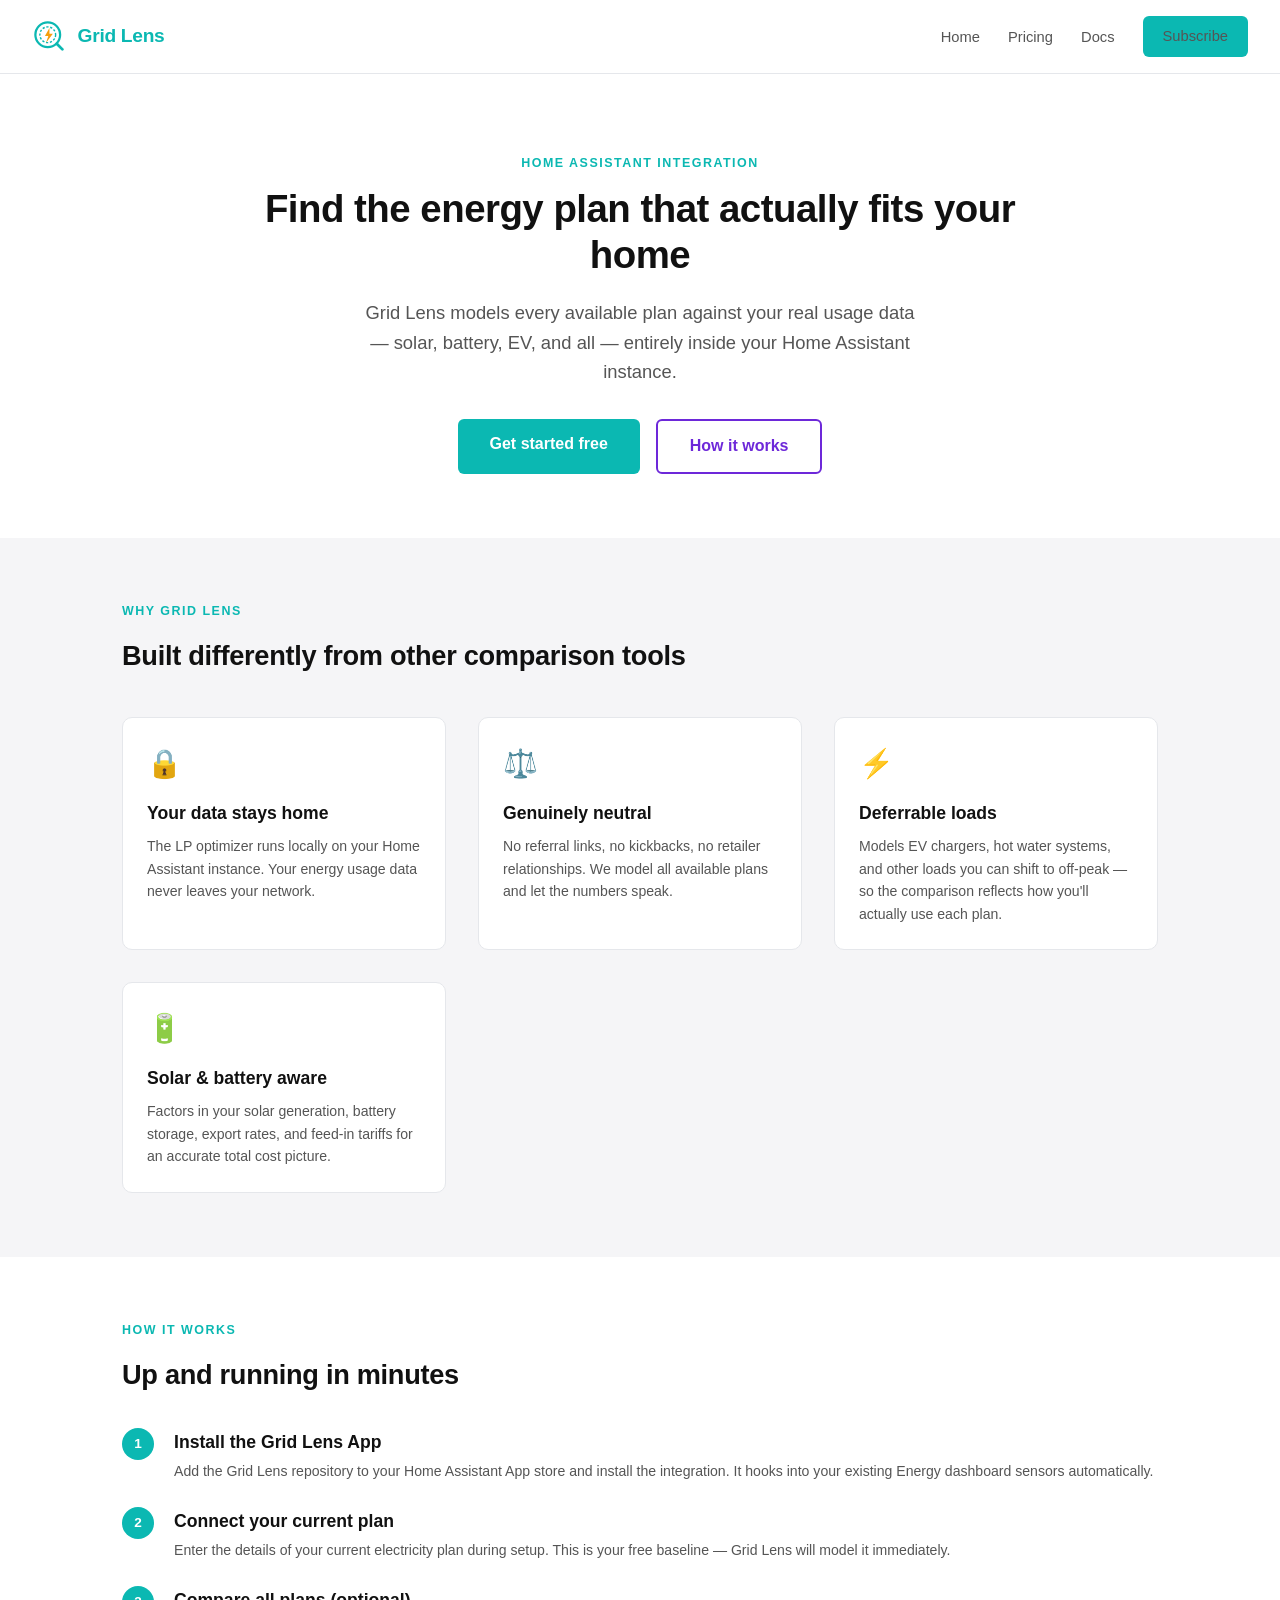
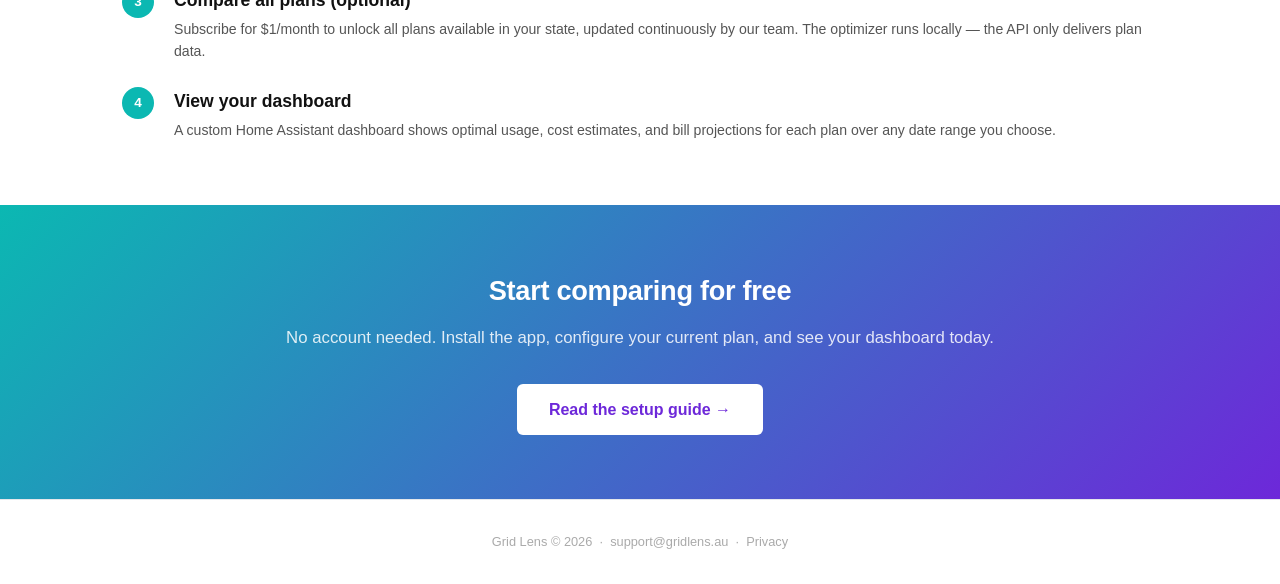
==== docs/index.html @ 6ac52743 "Rename web/ to docs/ for GitHub Pages" ====
<!DOCTYPE html>
<html lang="en">
<head>
  <meta charset="UTF-8">
  <meta name="viewport" content="width=device-width, initial-scale=1.0">
  <title>Grid Lens — Energy Plan Comparison for Home Assistant</title>
  <meta name="description" content="Compare every electricity plan in your state using your actual usage data. Privacy-focused, runs locally in Home Assistant.">
  <link rel="stylesheet" href="style.css">
</head>
<body>

<section class="hero">
  <div class="container">
    <div class="section-label">Home Assistant Integration</div>
    <h1>Find the energy plan that actually fits your home</h1>
    <p>Grid Lens models every available plan against your real usage data — solar, battery, EV, and all — entirely inside your Home Assistant instance.</p>
    <div class="hero-actions">
      <a href="/pricing.html" class="btn btn-primary btn-lg">Get started free</a>
      <a href="/docs.html" class="btn btn-outline btn-lg">How it works</a>
    </div>
  </div>
</section>

<section class="alt">
  <div class="container">
    <div class="section-label">Why Grid Lens</div>
    <h2>Built differently from other comparison tools</h2>
    <div class="feature-grid">
      <div class="feature-card">
        <div class="icon">🔒</div>
        <h3>Your data stays home</h3>
        <p>The LP optimizer runs locally on your Home Assistant instance. Your energy usage data never leaves your network.</p>
      </div>
      <div class="feature-card">
        <div class="icon">⚖️</div>
        <h3>Genuinely neutral</h3>
        <p>No referral links, no kickbacks, no retailer relationships. We model all available plans and let the numbers speak.</p>
      </div>
      <div class="feature-card">
        <div class="icon">⚡</div>
        <h3>Deferrable loads</h3>
        <p>Models EV chargers, hot water systems, and other loads you can shift to off-peak — so the comparison reflects how you'll actually use each plan.</p>
      </div>
      <div class="feature-card">
        <div class="icon">🔋</div>
        <h3>Solar &amp; battery aware</h3>
        <p>Factors in your solar generation, battery storage, export rates, and feed-in tariffs for an accurate total cost picture.</p>
      </div>
    </div>
  </div>
</section>

<section>
  <div class="container">
    <div class="section-label">How it works</div>
    <h2>Up and running in minutes</h2>
    <div class="steps">
      <div class="step">
        <div class="step-num">1</div>
        <div class="step-body">
          <h3>Install the Grid Lens App</h3>
          <p>Add the Grid Lens repository to your Home Assistant App store and install the integration. It hooks into your existing Energy dashboard sensors automatically.</p>
        </div>
      </div>
      <div class="step">
        <div class="step-num">2</div>
        <div class="step-body">
          <h3>Connect your current plan</h3>
          <p>Enter the details of your current electricity plan during setup. This is your free baseline — Grid Lens will model it immediately.</p>
        </div>
      </div>
      <div class="step">
        <div class="step-num">3</div>
        <div class="step-body">
          <h3>Compare all plans (optional)</h3>
          <p>Subscribe for $1/month to unlock all plans available in your state, updated continuously by our team. The optimizer runs locally — the API only delivers plan data.</p>
        </div>
      </div>
      <div class="step">
        <div class="step-num">4</div>
        <div class="step-body">
          <h3>View your dashboard</h3>
          <p>A custom Home Assistant dashboard shows optimal usage, cost estimates, and bill projections for each plan over any date range you choose.</p>
        </div>
      </div>
    </div>
  </div>
</section>

<div class="cta-banner">
  <div class="container">
    <h2>Start comparing for free</h2>
    <p>No account needed. Install the app, configure your current plan, and see your dashboard today.</p>
    <a href="/docs.html" class="btn btn-white btn-lg">Read the setup guide →</a>
  </div>
</div>

<script src="nav.js"></script>
</body>
</html>
---- docs/style.css ----
*, *::before, *::after { box-sizing: border-box; margin: 0; padding: 0; }

:root {
  --teal:   #0bb8b2;
  --teal-d: #09a09a;
  --purple: #6d28d9;
  --amber:  #f59e0b;
  --text:   #111;
  --muted:  #555;
  --light:  #f5f5f7;
  --border: #e5e7eb;
}

body {
  font-family: -apple-system, BlinkMacSystemFont, "Segoe UI", Roboto, Arial, sans-serif;
  color: var(--text);
  background: #fff;
  line-height: 1.6;
}

a { color: var(--teal); text-decoration: none; }
a:hover { text-decoration: underline; }

/* ── Nav ── */
nav {
  display: flex;
  align-items: center;
  justify-content: space-between;
  padding: 1rem 2rem;
  border-bottom: 1px solid var(--border);
  position: sticky;
  top: 0;
  background: #fff;
  z-index: 100;
}

.nav-logo {
  display: flex;
  align-items: center;
  gap: 0.6rem;
  text-decoration: none;
}
.nav-logo svg { width: 36px; height: 36px; }
.nav-logo .brand { font-size: 1.2rem; font-weight: 700; color: var(--teal); letter-spacing: -0.3px; }

.nav-links {
  display: flex;
  align-items: center;
  gap: 1.75rem;
  list-style: none;
}
.nav-links a { font-size: 0.92rem; color: var(--muted); font-weight: 500; }
.nav-links a:hover { color: var(--text); text-decoration: none; }

.btn { display: inline-block; padding: 0.55rem 1.25rem; border-radius: 6px; font-weight: 700; font-size: 0.9rem; cursor: pointer; border: none; transition: background 0.15s; }
.btn-primary { background: var(--teal); color: #fff; }
.btn-primary:hover { background: var(--teal-d); text-decoration: none; }
.btn-outline { background: transparent; color: var(--purple); border: 2px solid var(--purple); }
.btn-outline:hover { background: var(--purple); color: #fff; text-decoration: none; }
.btn-lg { padding: 0.8rem 2rem; font-size: 1rem; }

/* ── Page sections ── */
.container { max-width: 1100px; margin: 0 auto; padding: 0 2rem; }

section { padding: 4rem 0; }
section.alt { background: var(--light); }

h1 { font-size: 2.4rem; font-weight: 800; line-height: 1.2; letter-spacing: -0.5px; }
h2 { font-size: 1.7rem; font-weight: 700; letter-spacing: -0.3px; }
h3 { font-size: 1.1rem; font-weight: 700; }

.section-label {
  font-size: 0.78rem;
  font-weight: 700;
  letter-spacing: 1.5px;
  text-transform: uppercase;
  color: var(--teal);
  margin-bottom: 0.75rem;
}

/* ── Hero ── */
.hero { padding: 5rem 0 4rem; text-align: center; }
.hero h1 { max-width: 780px; margin: 0 auto 1.25rem; }
.hero p { font-size: 1.15rem; color: var(--muted); max-width: 560px; margin: 0 auto 2rem; }
.hero-actions { display: flex; gap: 1rem; justify-content: center; flex-wrap: wrap; }

/* ── Feature grid ── */
.feature-grid {
  display: grid;
  grid-template-columns: repeat(auto-fit, minmax(240px, 1fr));
  gap: 2rem;
  margin-top: 2.5rem;
}

.feature-card {
  background: #fff;
  border: 1px solid var(--border);
  border-radius: 10px;
  padding: 1.5rem;
}
.feature-card .icon { font-size: 1.75rem; margin-bottom: 0.75rem; }
.feature-card h3 { margin-bottom: 0.5rem; }
.feature-card p { font-size: 0.88rem; color: var(--muted); line-height: 1.6; }

/* ── Steps ── */
.steps { display: flex; flex-direction: column; gap: 1.5rem; margin-top: 2rem; }
.step { display: flex; gap: 1.25rem; align-items: flex-start; }
.step-num {
  flex-shrink: 0;
  width: 2rem; height: 2rem;
  background: var(--teal);
  color: #fff;
  border-radius: 50%;
  display: flex; align-items: center; justify-content: center;
  font-weight: 700; font-size: 0.85rem;
}
.step-body h3 { margin-bottom: 0.25rem; }
.step-body p { font-size: 0.88rem; color: var(--muted); }

/* ── Pricing cards ── */
.pricing-grid {
  display: grid;
  grid-template-columns: repeat(auto-fit, minmax(280px, 1fr));
  gap: 2rem;
  margin-top: 2.5rem;
  max-width: 720px;
  margin-left: auto;
  margin-right: auto;
}

.pricing-card {
  border: 2px solid var(--border);
  border-radius: 12px;
  padding: 2rem;
  display: flex;
  flex-direction: column;
  gap: 0.5rem;
}
.pricing-card.featured { border-color: var(--purple); }
.pricing-card .badge {
  display: inline-block;
  background: var(--purple);
  color: #fff;
  font-size: 0.72rem;
  font-weight: 700;
  letter-spacing: 1px;
  text-transform: uppercase;
  padding: 0.2rem 0.6rem;
  border-radius: 4px;
  margin-bottom: 0.5rem;
}
.pricing-card .price-tag { font-size: 2.5rem; font-weight: 800; letter-spacing: -1px; margin: 0.5rem 0; }
.pricing-card .price-tag span { font-size: 1rem; font-weight: 400; color: var(--muted); }
.pricing-card .tagline { font-size: 0.88rem; color: var(--muted); margin-bottom: 1rem; }
.pricing-card ul { list-style: none; display: flex; flex-direction: column; gap: 0.6rem; flex: 1; }
.pricing-card ul li { font-size: 0.88rem; padding-left: 1.4rem; position: relative; }
.pricing-card ul li::before { content: "✓"; position: absolute; left: 0; color: var(--teal); font-weight: 700; }
.pricing-card ul li.no::before { content: "–"; color: #ccc; }
.pricing-card .card-cta { margin-top: 1.5rem; }

/* ── Comparison table ── */
.compare-table { width: 100%; border-collapse: collapse; margin-top: 2rem; font-size: 0.9rem; }
.compare-table th, .compare-table td { padding: 0.75rem 1rem; text-align: left; border-bottom: 1px solid var(--border); }
.compare-table th { font-weight: 700; color: var(--muted); font-size: 0.8rem; text-transform: uppercase; letter-spacing: 0.5px; }
.compare-table tr:last-child td { border-bottom: none; }
.compare-table .check { color: var(--teal); font-weight: 700; }
.compare-table .cross { color: #ccc; }
.compare-table .col-pro { color: var(--purple); font-weight: 700; }

/* ── Docs ── */
.docs-layout { display: grid; grid-template-columns: 220px 1fr; gap: 3rem; align-items: start; }
.docs-nav { position: sticky; top: 5rem; }
.docs-nav ul { list-style: none; display: flex; flex-direction: column; gap: 0.4rem; }
.docs-nav a { font-size: 0.88rem; color: var(--muted); padding: 0.3rem 0.5rem; border-radius: 4px; display: block; }
.docs-nav a:hover, .docs-nav a.active { color: var(--teal); background: var(--light); text-decoration: none; }
.docs-nav .section-title { font-size: 0.75rem; font-weight: 700; text-transform: uppercase; letter-spacing: 1px; color: #aaa; margin: 1rem 0 0.4rem; padding: 0 0.5rem; }

.docs-content { min-width: 0; }
.docs-content h2 { margin: 2.5rem 0 1rem; padding-top: 2.5rem; border-top: 1px solid var(--border); }
.docs-content h2:first-child { margin-top: 0; padding-top: 0; border-top: none; }
.docs-content h3 { margin: 1.5rem 0 0.5rem; }
.docs-content p { margin-bottom: 1rem; font-size: 0.93rem; color: #333; }
.docs-content ul { margin: 0.75rem 0 1rem 1.5rem; }
.docs-content li { font-size: 0.93rem; color: #333; margin-bottom: 0.4rem; }
.docs-content code {
  font-family: "SF Mono", "Fira Code", monospace;
  font-size: 0.83rem;
  background: var(--light);
  padding: 0.15rem 0.35rem;
  border-radius: 4px;
}
.docs-content pre {
  background: #1a1a2e;
  color: #e2e8f0;
  padding: 1.25rem 1.5rem;
  border-radius: 8px;
  overflow-x: auto;
  margin: 1rem 0;
  font-size: 0.84rem;
  font-family: "SF Mono", "Fira Code", monospace;
  line-height: 1.6;
}
.docs-content pre code { background: none; padding: 0; font-size: inherit; }

.note {
  background: #fffbeb;
  border-left: 3px solid var(--amber);
  padding: 0.75rem 1rem;
  border-radius: 0 6px 6px 0;
  font-size: 0.88rem;
  margin: 1rem 0;
}

/* ── CTA banner ── */
.cta-banner {
  text-align: center;
  padding: 4rem 2rem;
  background: linear-gradient(135deg, #0bb8b2 0%, #6d28d9 100%);
  color: #fff;
}
.cta-banner h2 { color: #fff; margin-bottom: 0.75rem; }
.cta-banner p { color: rgba(255,255,255,0.85); margin-bottom: 2rem; font-size: 1.05rem; }
.btn-white { background: #fff; color: var(--purple); }
.btn-white:hover { background: #f0e6ff; text-decoration: none; }

/* ── Footer ── */
footer {
  border-top: 1px solid var(--border);
  padding: 2rem;
  text-align: center;
  font-size: 0.8rem;
  color: #aaa;
}
footer a { color: #aaa; }
footer a:hover { color: var(--teal); }

/* ── Responsive ── */
@media (max-width: 768px) {
  h1 { font-size: 1.8rem; }
  h2 { font-size: 1.35rem; }
  nav { padding: 0.75rem 1rem; }
  .nav-links { gap: 1rem; }
  .container { padding: 0 1rem; }
  section { padding: 2.5rem 0; }
  .docs-layout { grid-template-columns: 1fr; }
  .docs-nav { position: static; display: none; }
}
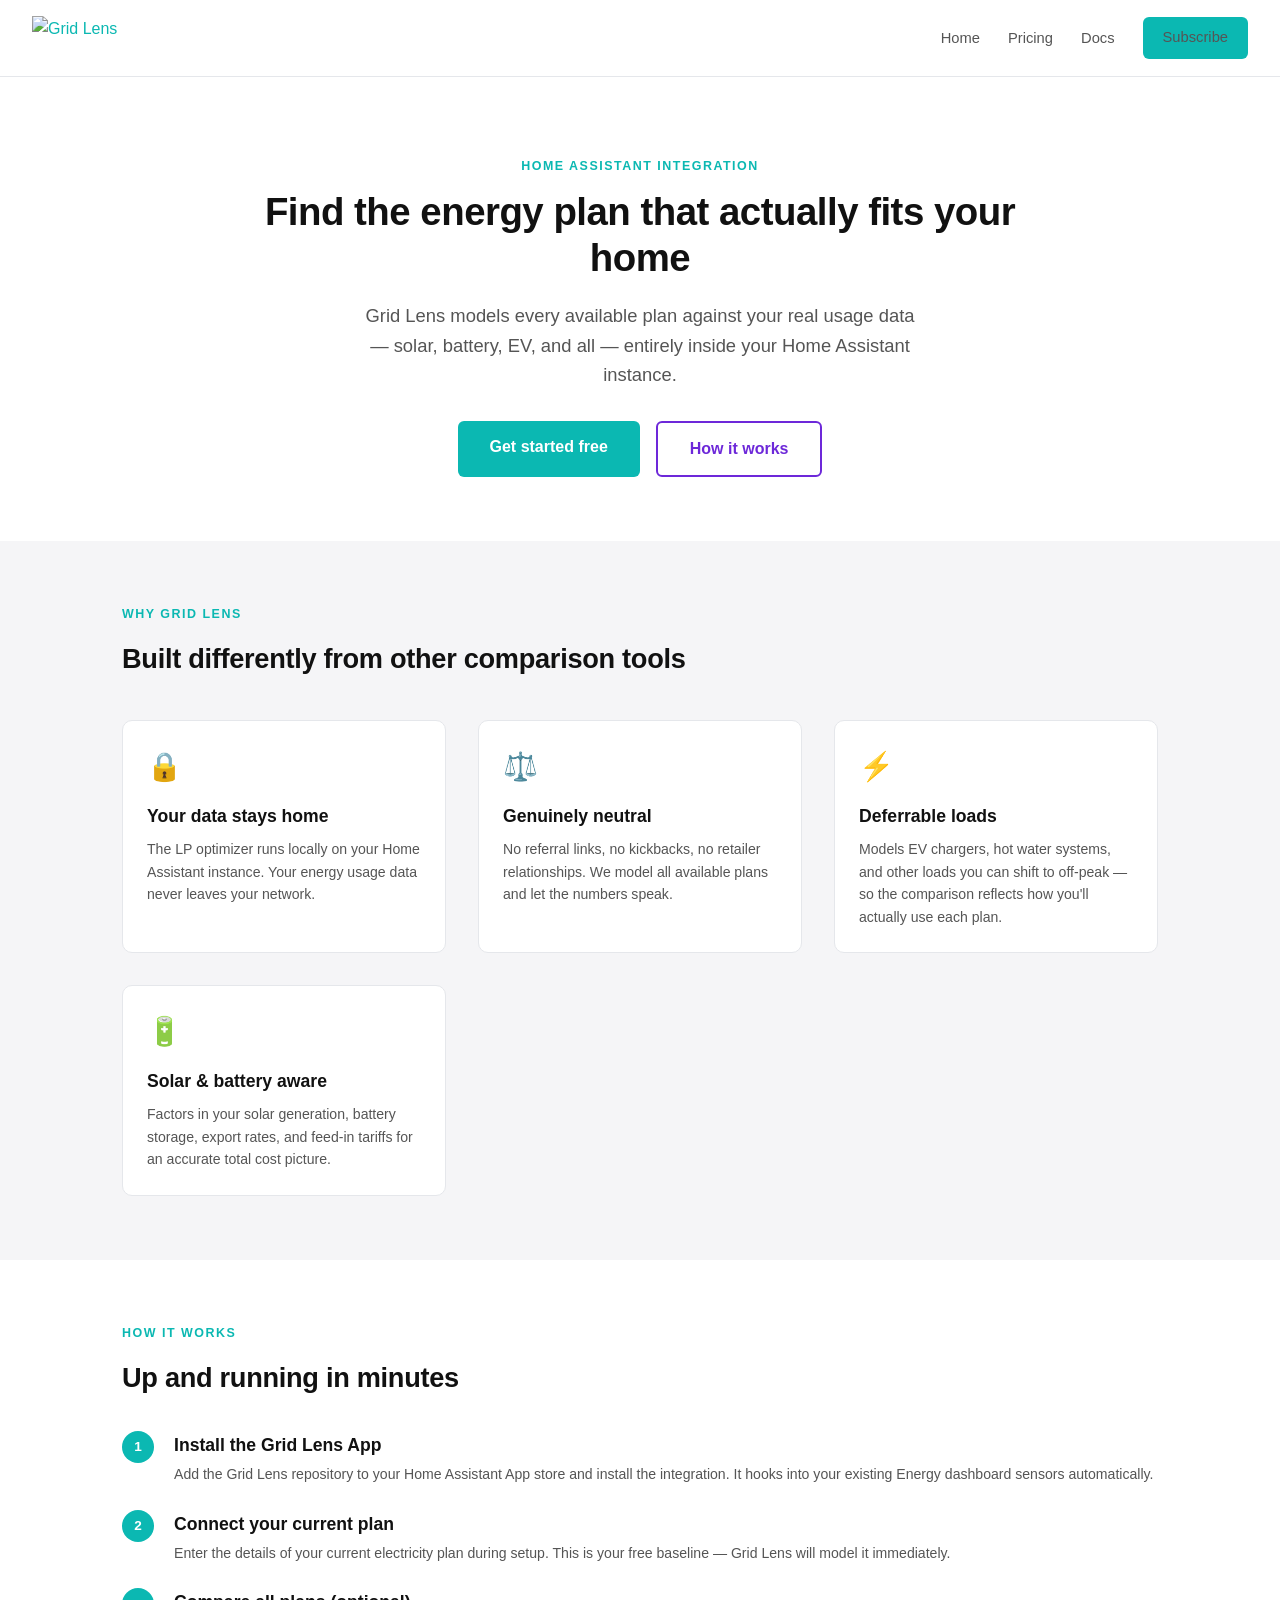
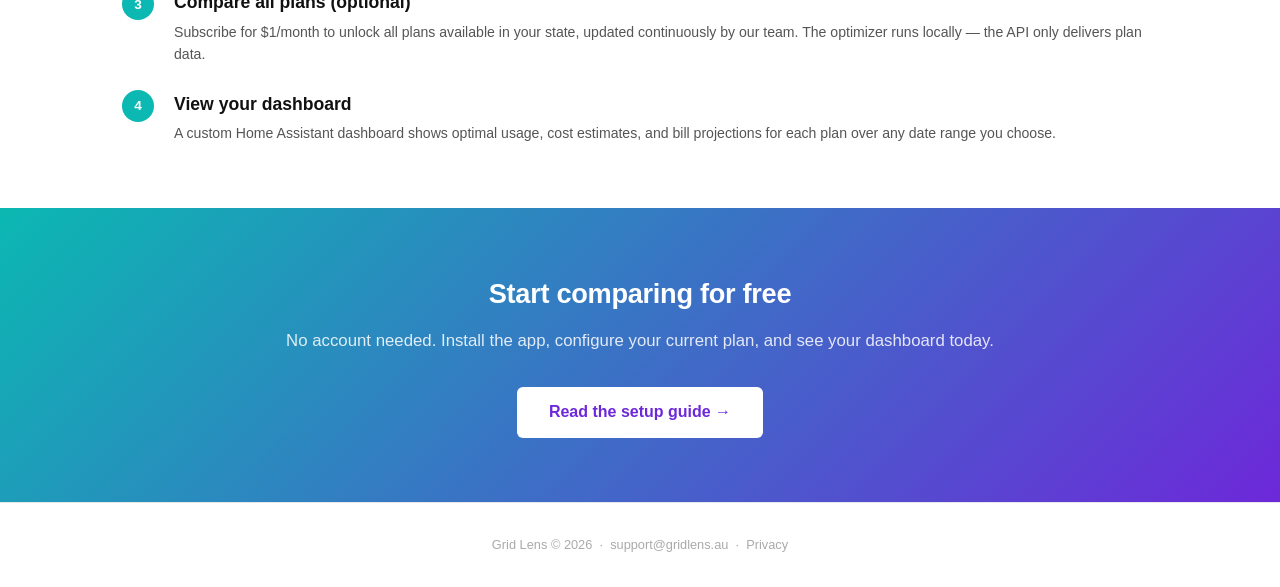
==== commit 10ec895b: "Use real Grid Lens logo in nav, subscribe page, and favicon" ====
--- a/docs/index.html
+++ b/docs/index.html
@@ -5,6 +5,7 @@
   <meta name="viewport" content="width=device-width, initial-scale=1.0">
   <title>Grid Lens — Energy Plan Comparison for Home Assistant</title>
   <meta name="description" content="Compare every electricity plan in your state using your actual usage data. Privacy-focused, runs locally in Home Assistant.">
+  <link rel="icon" href="/img/grid_lens.jpg">
   <link rel="stylesheet" href="style.css">
 </head>
 <body>
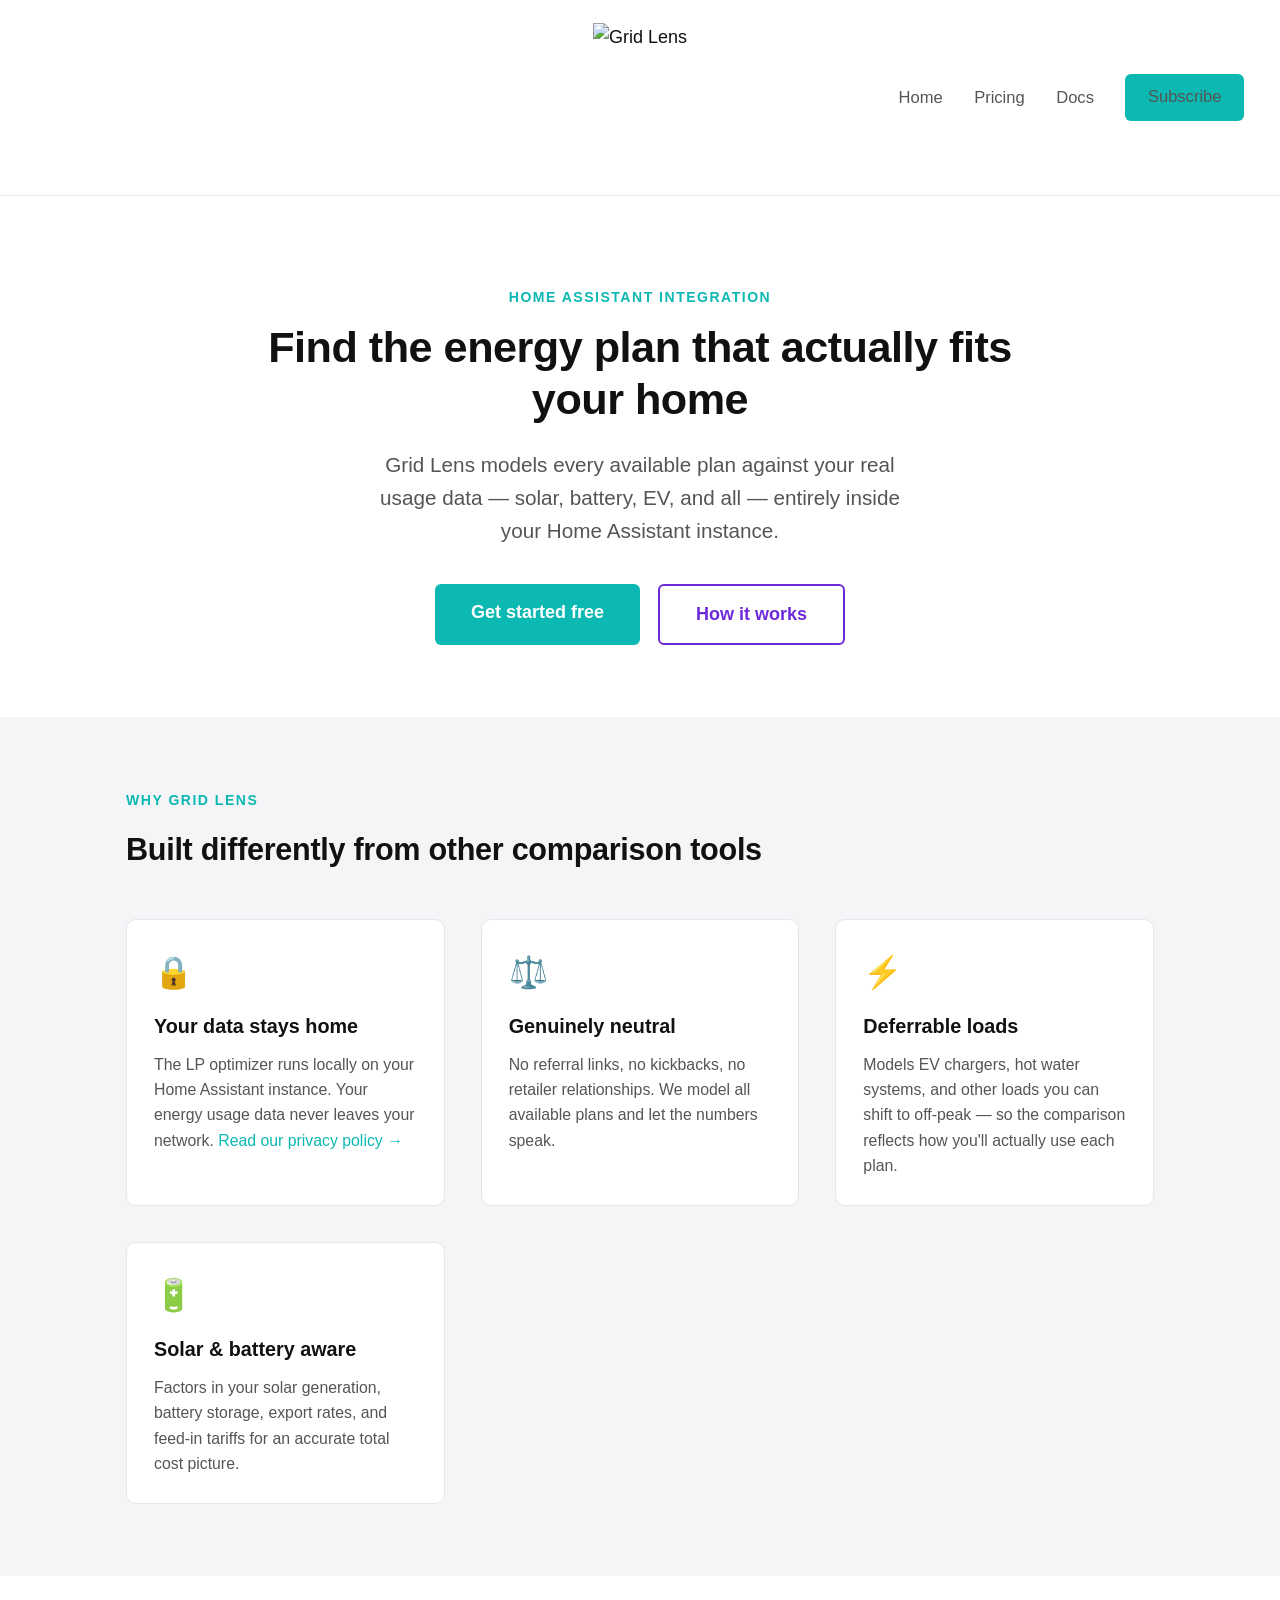
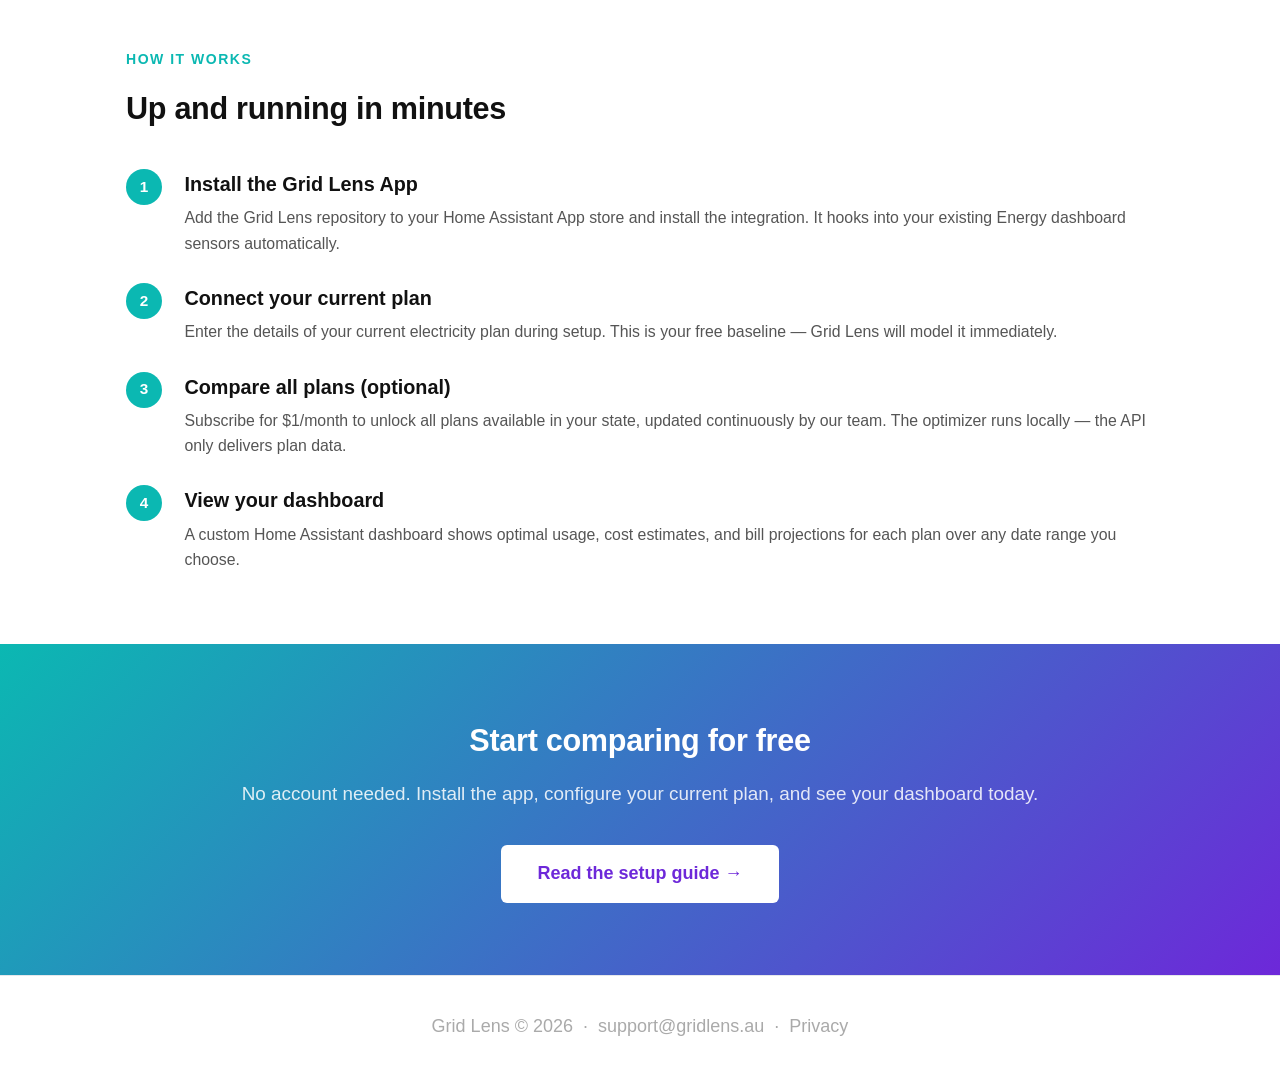
==== commit 999ea6bf: "Bump base font size site-wide, link privacy policy from homepage Root font-size 16px -> 18px scales " ====
--- a/docs/index.html
+++ b/docs/index.html
@@ -30,7 +30,7 @@
       <div class="feature-card">
         <div class="icon">🔒</div>
         <h3>Your data stays home</h3>
-        <p>The LP optimizer runs locally on your Home Assistant instance. Your energy usage data never leaves your network.</p>
+        <p>The LP optimizer runs locally on your Home Assistant instance. Your energy usage data never leaves your network. <a href="/privacy.html">Read our privacy policy →</a></p>
       </div>
       <div class="feature-card">
         <div class="icon">⚖️</div>
--- a/docs/style.css
+++ b/docs/style.css
@@ -1,4 +1,6 @@
 *, *::before, *::after { box-sizing: border-box; margin: 0; padding: 0; }
+
+html { font-size: 18px; }
 
 :root {
   --teal:   #0bb8b2;
@@ -22,11 +24,11 @@
 a:hover { text-decoration: underline; }
 
 /* ── Nav ── */
-nav {
-  display: flex;
+body > nav {
+  display: grid;
+  grid-template-columns: 1fr auto 1fr;
   align-items: center;
-  justify-content: space-between;
-  padding: 1rem 2rem;
+  padding: 1.25rem 2rem;
   border-bottom: 1px solid var(--border);
   position: sticky;
   top: 0;
@@ -34,16 +36,11 @@
   z-index: 100;
 }
 
-.nav-logo {
-  display: flex;
-  align-items: center;
-  gap: 0.6rem;
-  text-decoration: none;
-}
-.nav-logo svg { width: 36px; height: 36px; }
-.nav-logo .brand { font-size: 1.2rem; font-weight: 700; color: var(--teal); letter-spacing: -0.3px; }
+.nav-banner { grid-column: 2; height: 150px; width: auto; display: block; }
 
 .nav-links {
+  grid-column: 3;
+  justify-self: end;
   display: flex;
   align-items: center;
   gap: 1.75rem;
@@ -51,6 +48,7 @@
 }
 .nav-links a { font-size: 0.92rem; color: var(--muted); font-weight: 500; }
 .nav-links a:hover { color: var(--text); text-decoration: none; }
+
 
 .btn { display: inline-block; padding: 0.55rem 1.25rem; border-radius: 6px; font-weight: 700; font-size: 0.9rem; cursor: pointer; border: none; transition: background 0.15s; }
 .btn-primary { background: var(--teal); color: #fff; }
@@ -228,7 +226,7 @@
   border-top: 1px solid var(--border);
   padding: 2rem;
   text-align: center;
-  font-size: 0.8rem;
+  font-size: 1rem;
   color: #aaa;
 }
 footer a { color: #aaa; }
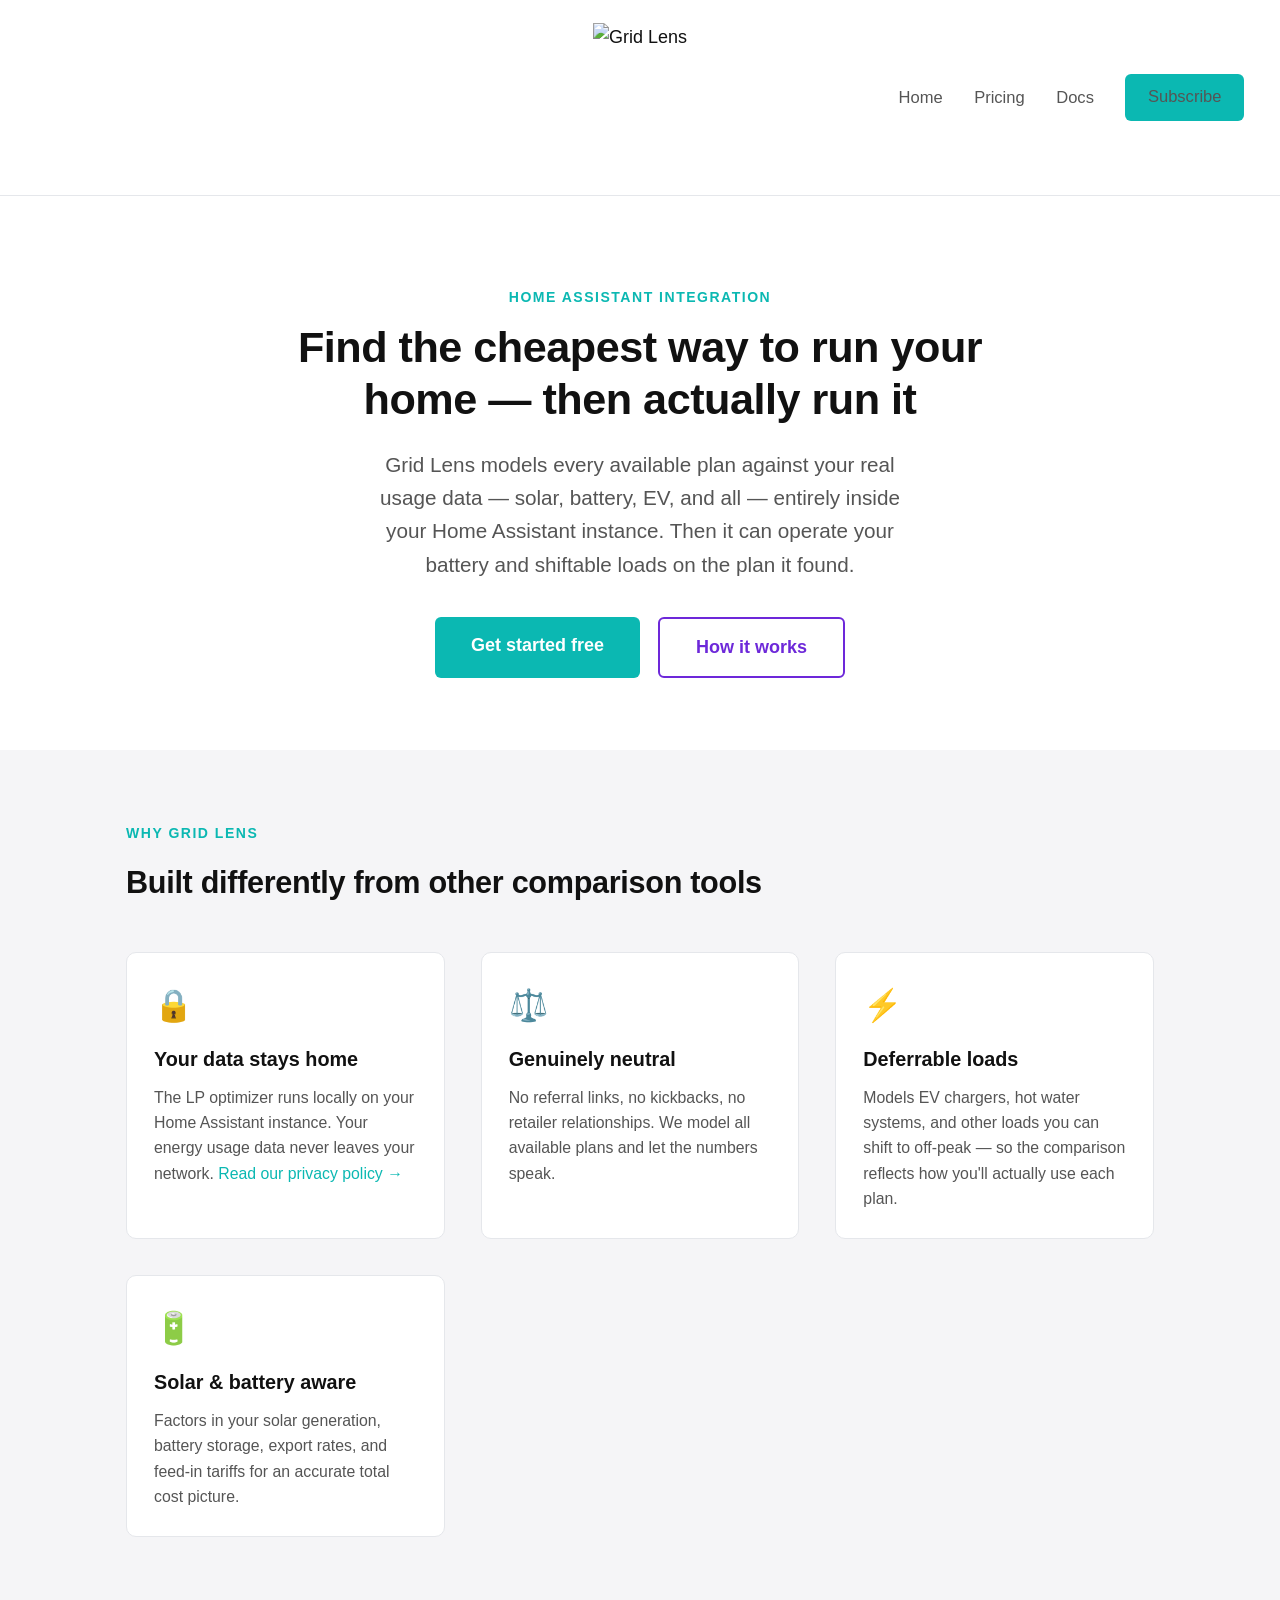
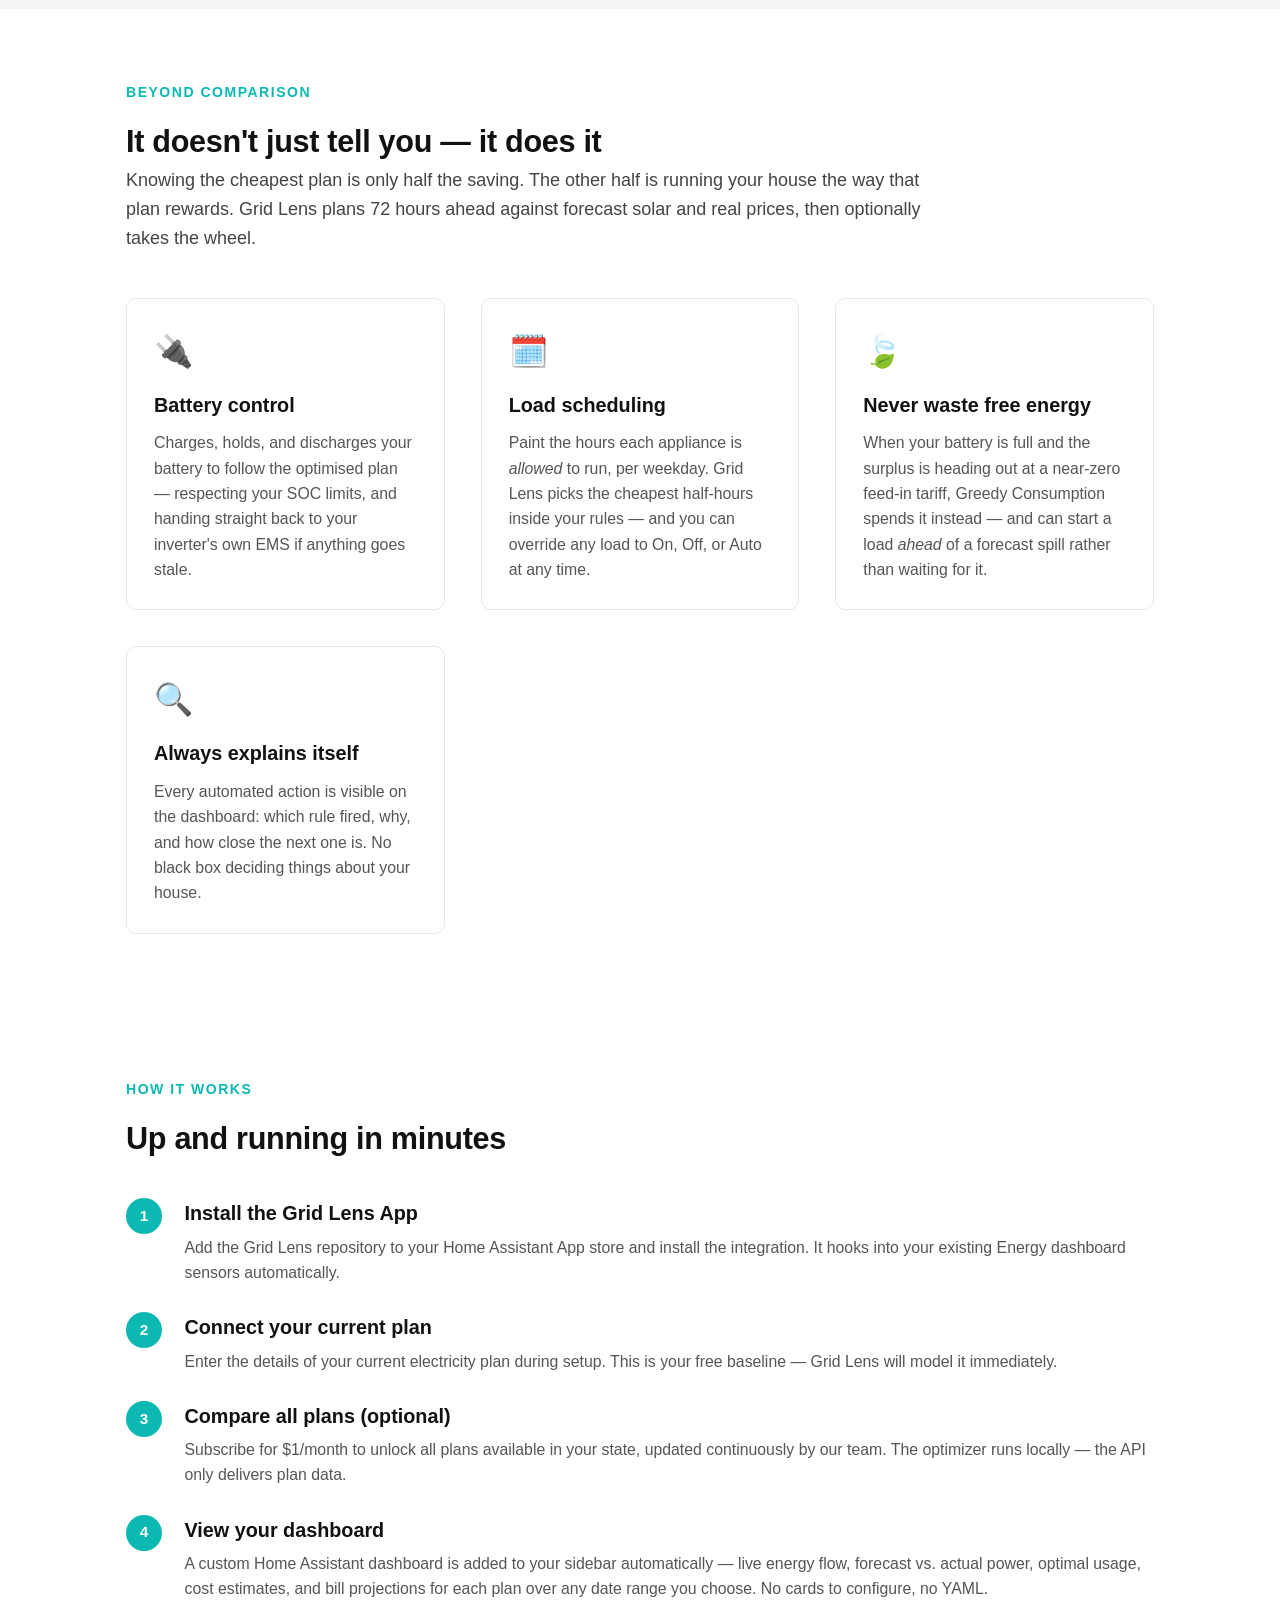
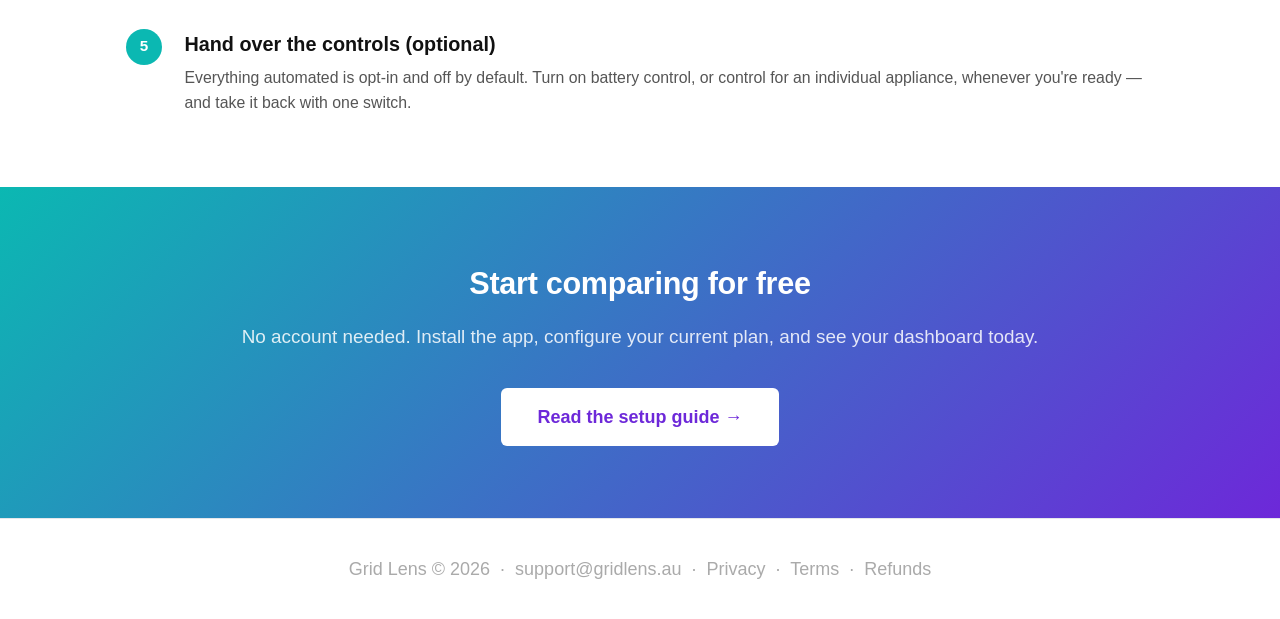
==== commit 8a6c1bd4: "Greedy Consumption: forecast-surplus trigger, observability, and docs Adds a third Greedy Consumptio" ====
--- a/docs/index.html
+++ b/docs/index.html
@@ -3,8 +3,8 @@
 <head>
   <meta charset="UTF-8">
   <meta name="viewport" content="width=device-width, initial-scale=1.0">
-  <title>Grid Lens — Energy Plan Comparison for Home Assistant</title>
-  <meta name="description" content="Compare every electricity plan in your state using your actual usage data. Privacy-focused, runs locally in Home Assistant.">
+  <title>Grid Lens — Energy Plan Comparison &amp; Battery Optimisation for Home Assistant</title>
+  <meta name="description" content="Compare every electricity plan against your real usage, then let Grid Lens run your battery and shiftable loads on the cheapest schedule it can find. Runs locally in Home Assistant.">
   <link rel="icon" href="/img/grid_lens.jpg">
   <link rel="stylesheet" href="style.css">
 </head>
@@ -13,8 +13,8 @@
 <section class="hero">
   <div class="container">
     <div class="section-label">Home Assistant Integration</div>
-    <h1>Find the energy plan that actually fits your home</h1>
-    <p>Grid Lens models every available plan against your real usage data — solar, battery, EV, and all — entirely inside your Home Assistant instance.</p>
+    <h1>Find the cheapest way to run your home — then actually run it</h1>
+    <p>Grid Lens models every available plan against your real usage data — solar, battery, EV, and all — entirely inside your Home Assistant instance. Then it can operate your battery and shiftable loads on the plan it found.</p>
     <div class="hero-actions">
       <a href="/pricing.html" class="btn btn-primary btn-lg">Get started free</a>
       <a href="/docs.html" class="btn btn-outline btn-lg">How it works</a>
@@ -53,6 +53,40 @@
 
 <section>
   <div class="container">
+    <div class="section-label">Beyond comparison</div>
+    <h2>It doesn't just tell you — it does it</h2>
+    <p style="max-width: 46rem; margin-bottom: 2rem; color: #444;">
+      Knowing the cheapest plan is only half the saving. The other half is running your house
+      the way that plan rewards. Grid Lens plans 72 hours ahead against forecast solar and
+      real prices, then optionally takes the wheel.
+    </p>
+    <div class="feature-grid">
+      <div class="feature-card">
+        <div class="icon">🔌</div>
+        <h3>Battery control</h3>
+        <p>Charges, holds, and discharges your battery to follow the optimised plan — respecting your SOC limits, and handing straight back to your inverter's own EMS if anything goes stale.</p>
+      </div>
+      <div class="feature-card">
+        <div class="icon">🗓️</div>
+        <h3>Load scheduling</h3>
+        <p>Paint the hours each appliance is <em>allowed</em> to run, per weekday. Grid Lens picks the cheapest half-hours inside your rules — and you can override any load to On, Off, or Auto at any time.</p>
+      </div>
+      <div class="feature-card">
+        <div class="icon">🍃</div>
+        <h3>Never waste free energy</h3>
+        <p>When your battery is full and the surplus is heading out at a near-zero feed-in tariff, Greedy Consumption spends it instead — and can start a load <em>ahead</em> of a forecast spill rather than waiting for it.</p>
+      </div>
+      <div class="feature-card">
+        <div class="icon">🔍</div>
+        <h3>Always explains itself</h3>
+        <p>Every automated action is visible on the dashboard: which rule fired, why, and how close the next one is. No black box deciding things about your house.</p>
+      </div>
+    </div>
+  </div>
+</section>
+
+<section>
+  <div class="container">
     <div class="section-label">How it works</div>
     <h2>Up and running in minutes</h2>
     <div class="steps">
@@ -81,7 +115,14 @@
         <div class="step-num">4</div>
         <div class="step-body">
           <h3>View your dashboard</h3>
-          <p>A custom Home Assistant dashboard shows optimal usage, cost estimates, and bill projections for each plan over any date range you choose.</p>
+          <p>A custom Home Assistant dashboard is added to your sidebar automatically — live energy flow, forecast vs. actual power, optimal usage, cost estimates, and bill projections for each plan over any date range you choose. No cards to configure, no YAML.</p>
+        </div>
+      </div>
+      <div class="step">
+        <div class="step-num">5</div>
+        <div class="step-body">
+          <h3>Hand over the controls (optional)</h3>
+          <p>Everything automated is opt-in and off by default. Turn on battery control, or control for an individual appliance, whenever you're ready — and take it back with one switch.</p>
         </div>
       </div>
     </div>
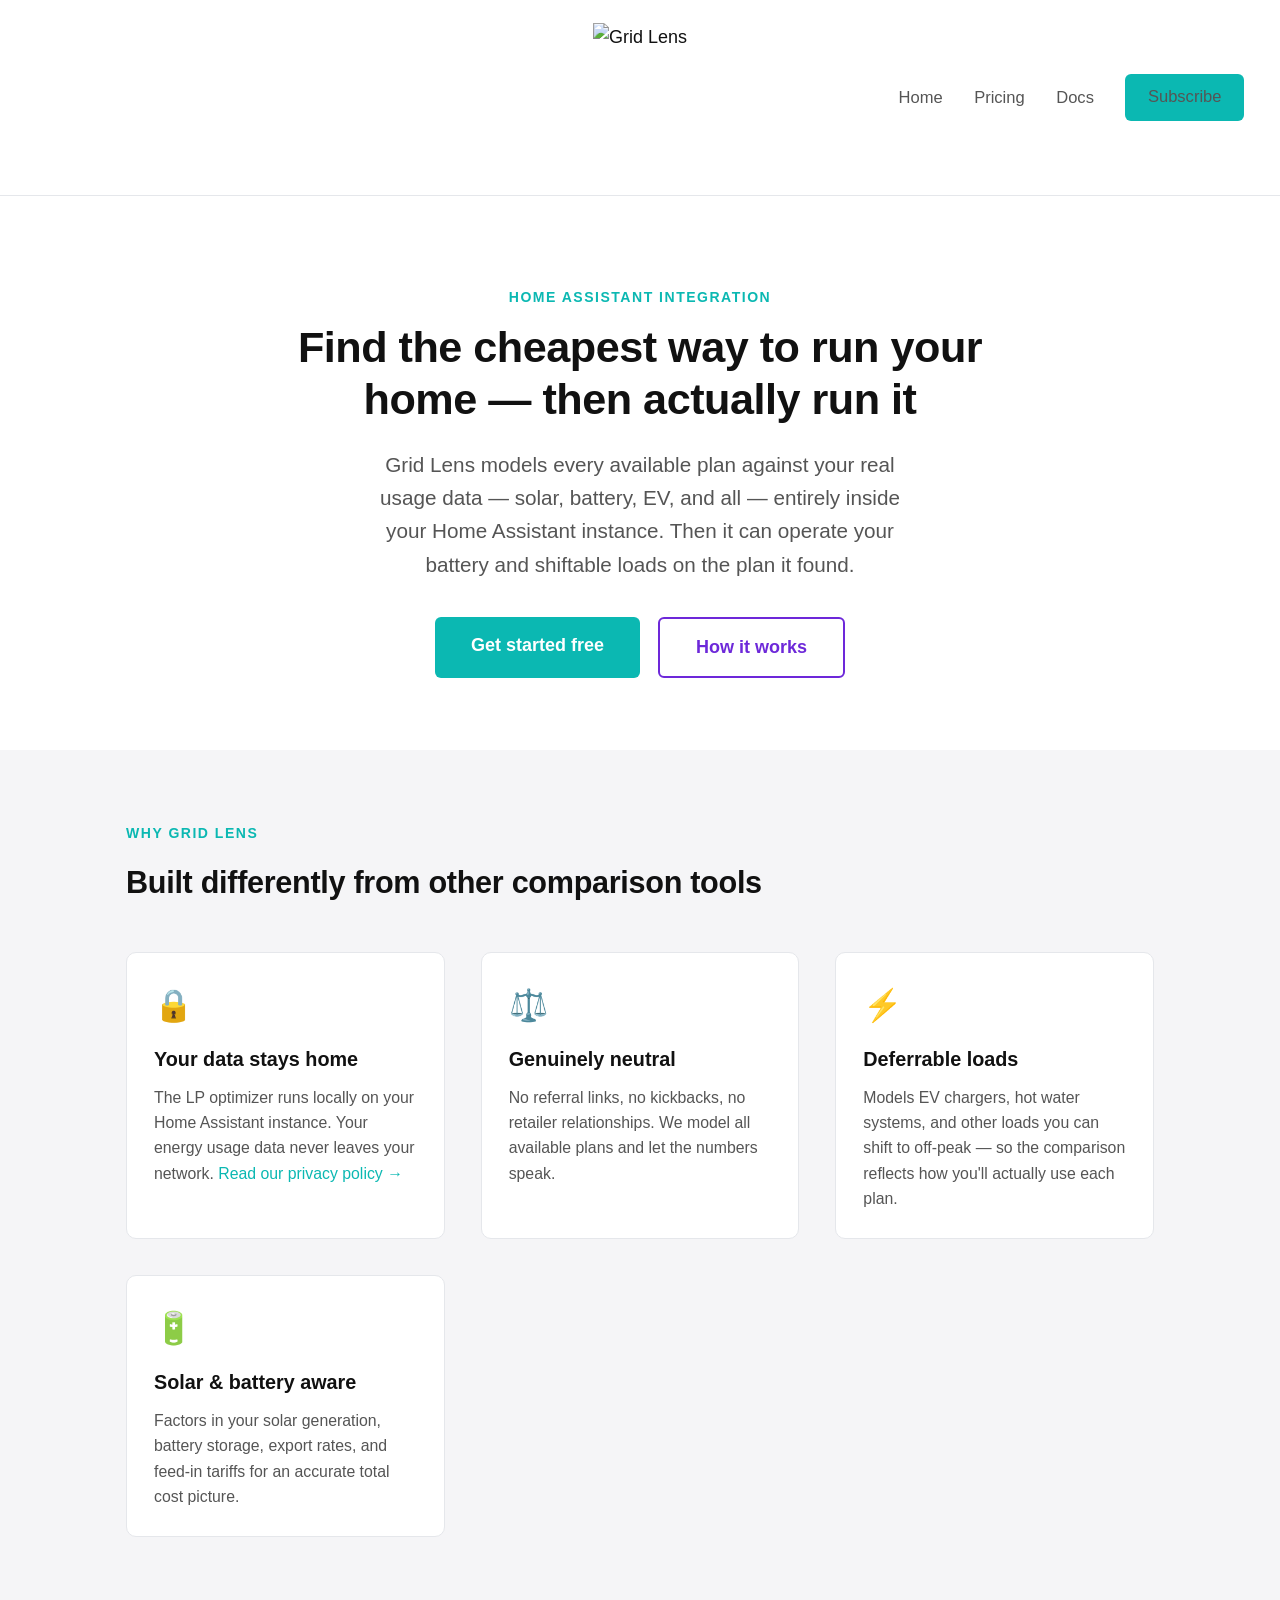
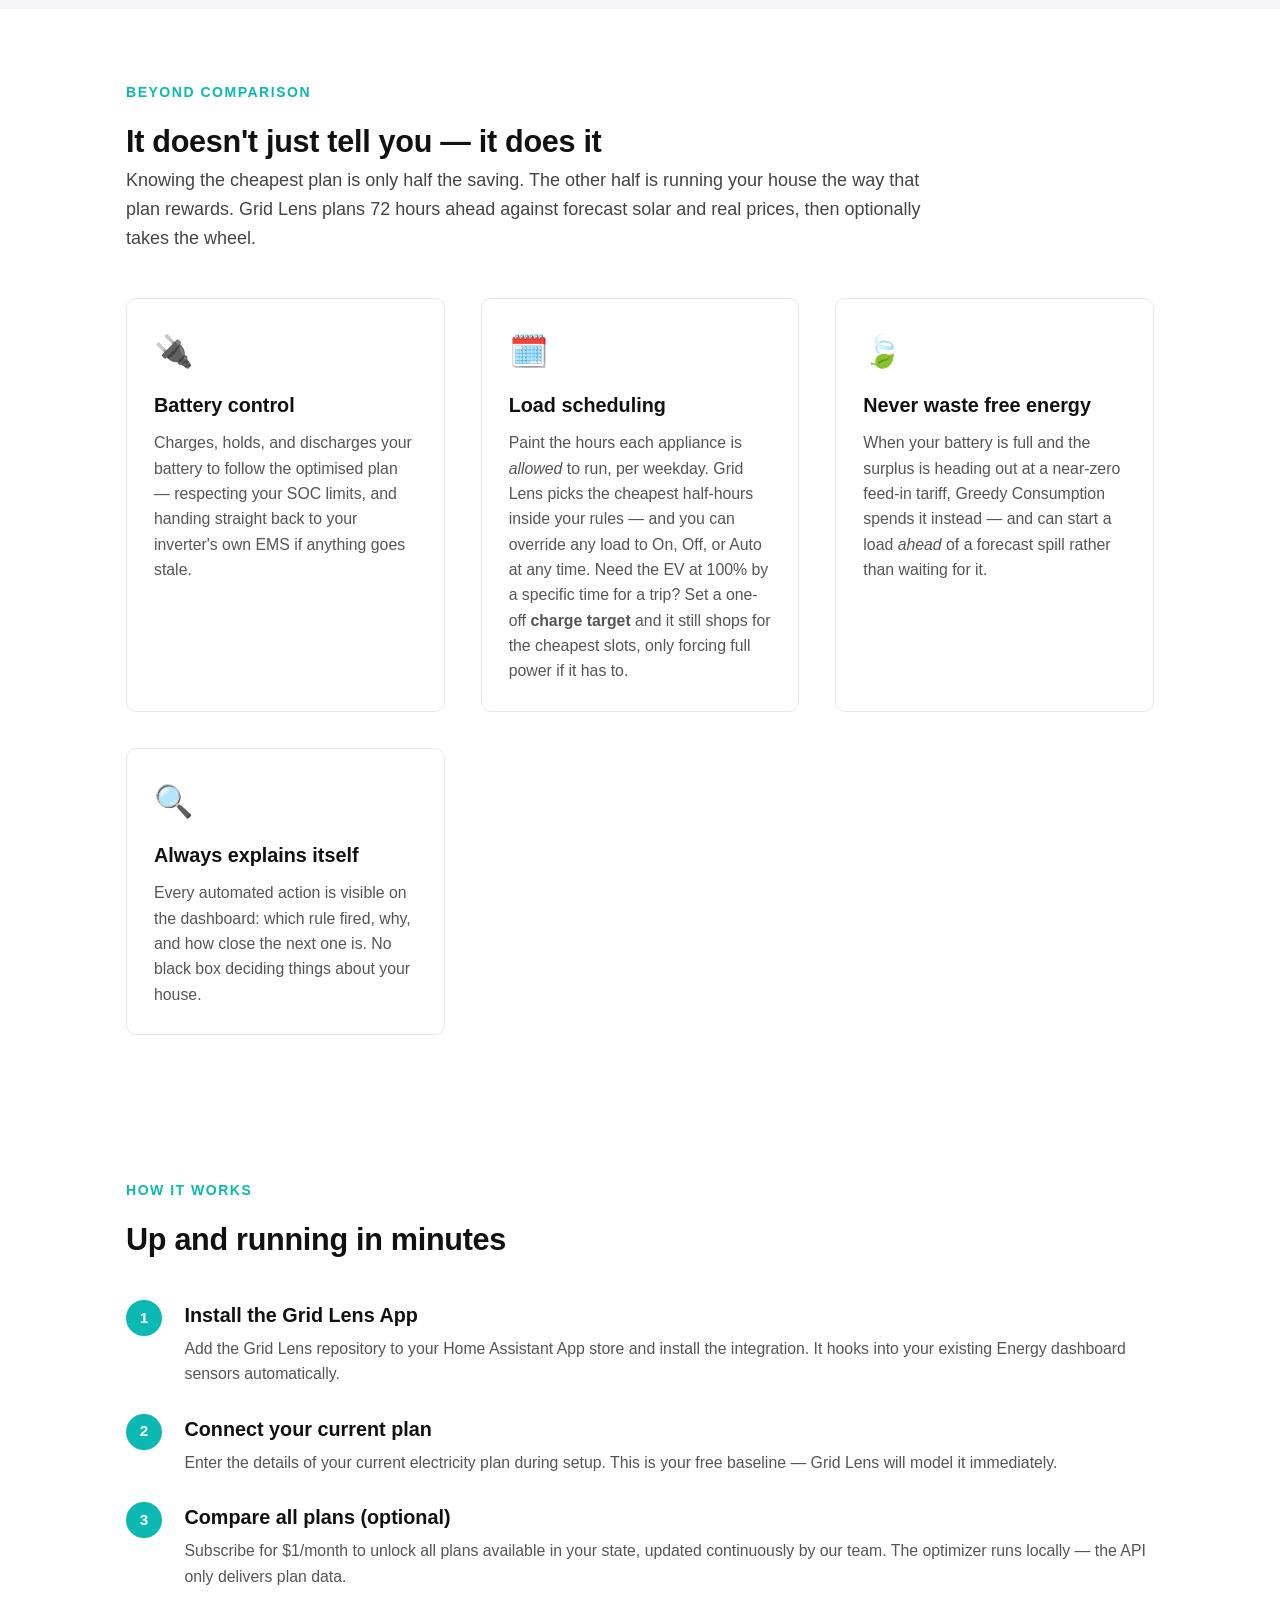
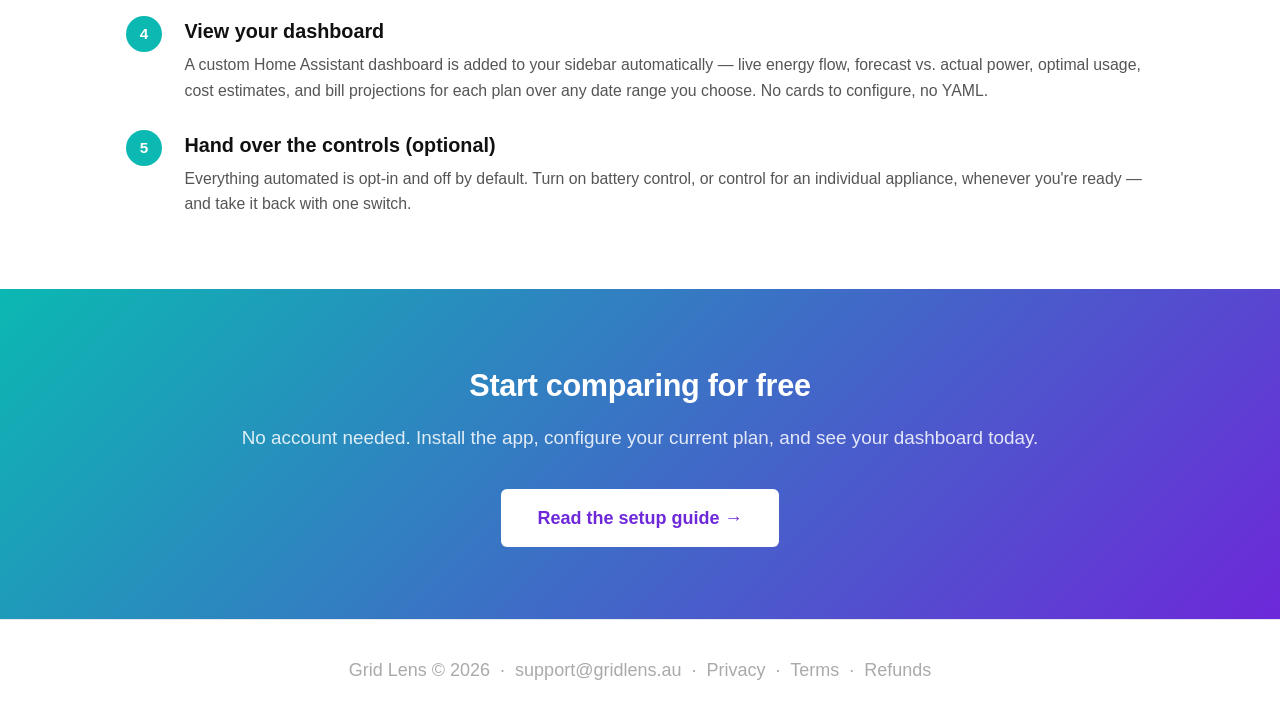
==== commit 5824777e: "docs: add Charge target section, mention in landing page copy Closes the last open item from the ad-" ====
--- a/docs/index.html
+++ b/docs/index.html
@@ -69,7 +69,7 @@
       <div class="feature-card">
         <div class="icon">🗓️</div>
         <h3>Load scheduling</h3>
-        <p>Paint the hours each appliance is <em>allowed</em> to run, per weekday. Grid Lens picks the cheapest half-hours inside your rules — and you can override any load to On, Off, or Auto at any time.</p>
+        <p>Paint the hours each appliance is <em>allowed</em> to run, per weekday. Grid Lens picks the cheapest half-hours inside your rules — and you can override any load to On, Off, or Auto at any time. Need the EV at 100% by a specific time for a trip? Set a one-off <strong>charge target</strong> and it still shops for the cheapest slots, only forcing full power if it has to.</p>
       </div>
       <div class="feature-card">
         <div class="icon">🍃</div>
